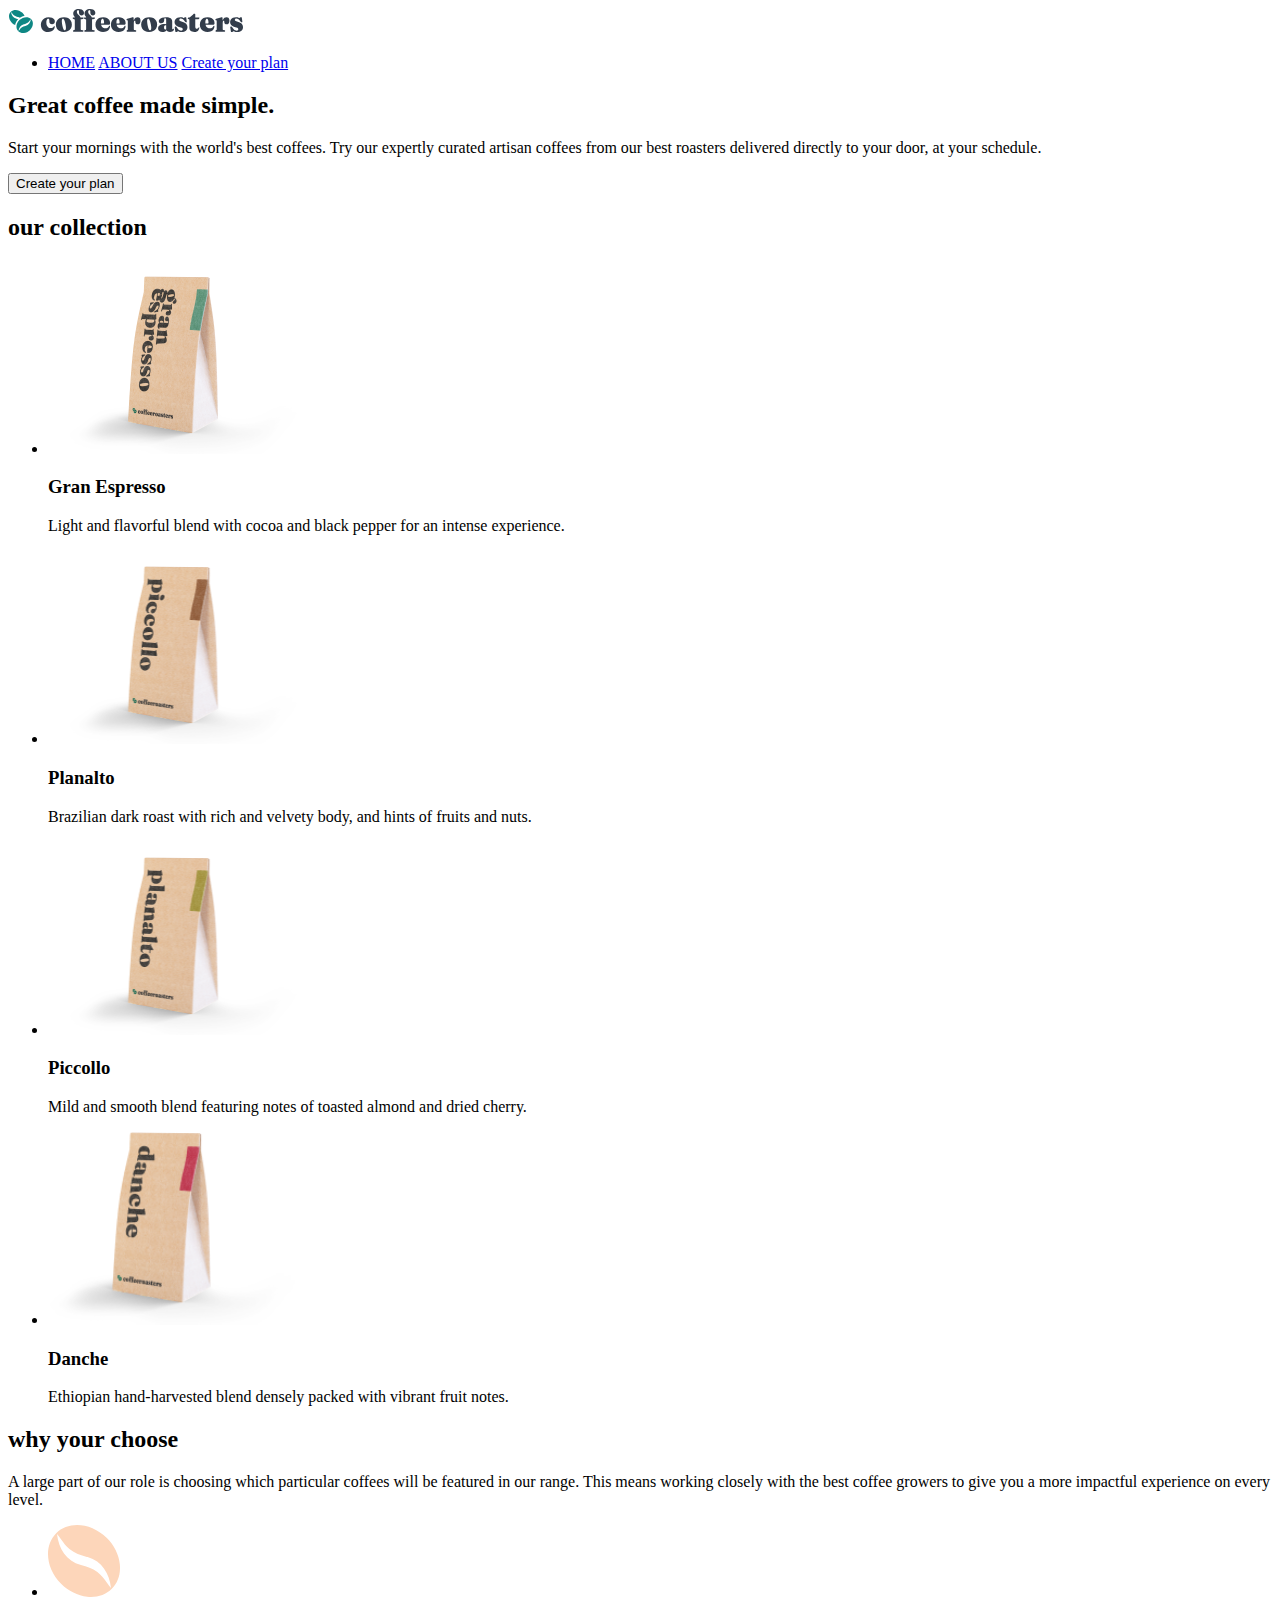
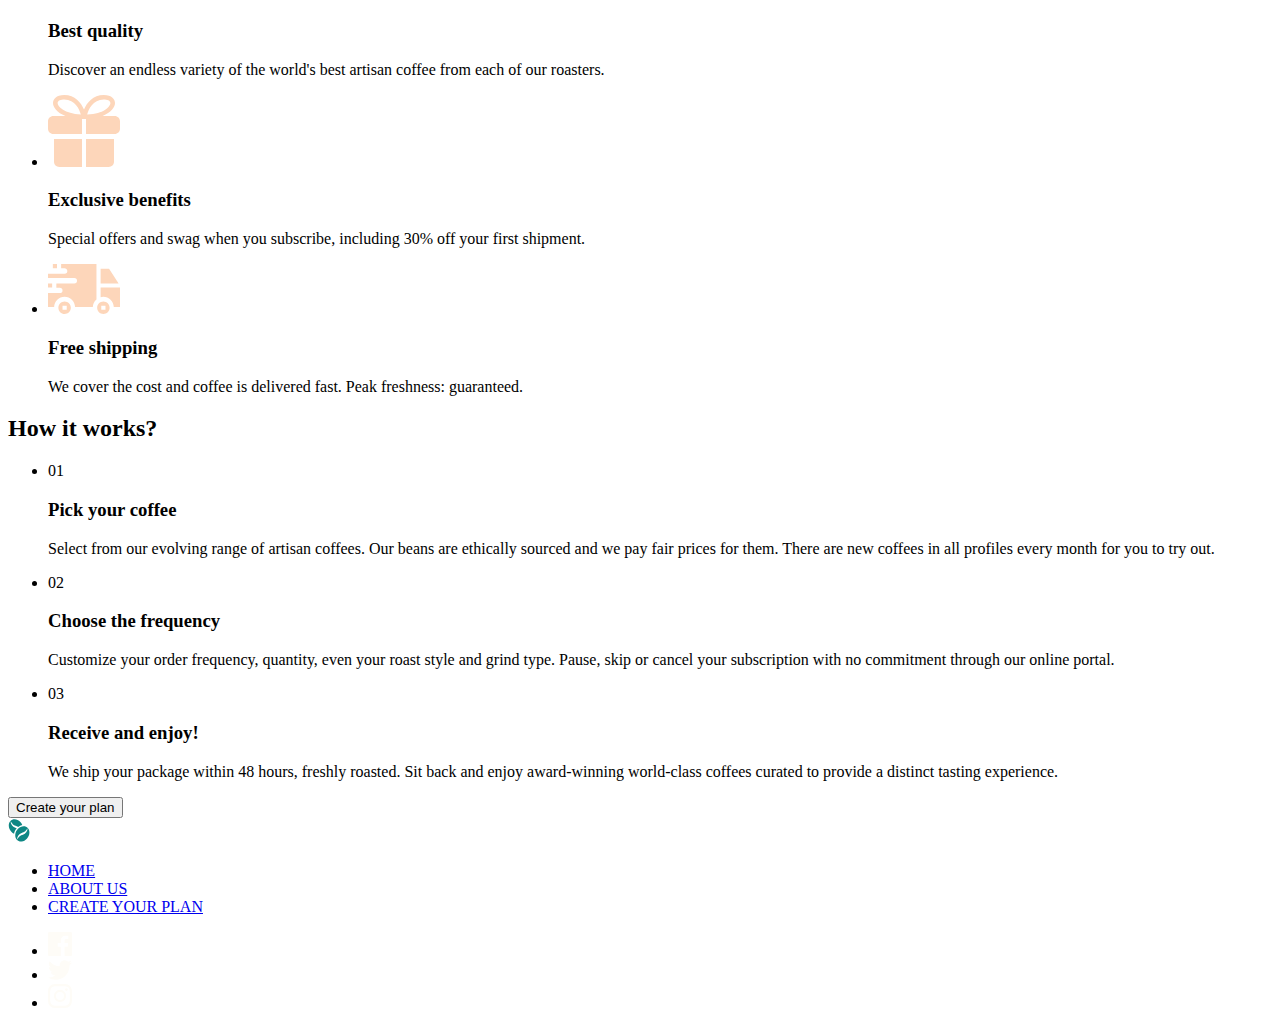
==== index.html @ 69b5b8a8 "coffee commit" ====
<!DOCTYPE html>
<html lang="en">

<head>
    <meta charset="UTF-8">
    <meta http-equiv="X-UA-Compatible" content="IE=edge">
    <meta name="viewport" content="width=device-width, initial-scale=1.0">
    <title>coffee-home-page</title>
</head>

<body>
    <header class="coffee">
        <div class="container">
            <a href="#" class="coffee-link">
                <img class="coffee-img" src="img/coffee-logo.svg" alt="site logo" width="236" height="26">
            </a>
            <nav class="coffee-nav">
                <ul class="coffee-nav-list">
                    <li class="coffee-item">
                        <a href="#" class="coffee-item-link">HOME</a>
                        <a href="#" class="coffee-item-link">ABOUT US</a>
                        <a href="#" class="coffee-item-link">Create your plan</a>
                    </li>
                </ul>
            </nav>
        </div>
    </header>
    <main>
        <div class="intro">
            <div class="container intro-container">
                <div class="great-coffee-box">
                    <h2 class="great-coffee-title">Great coffee
                        made simple.</h2>
                    <p class="great-coffee-description">Start your mornings with the world's best coffees. Try our
                        expertly curated artisan coffees from our best roasters delivered directly to your door, at your
                        schedule.</p>
                    <button class="main-btn">Create your plan</button>
                </div>
            </div>
        </div>
        <section class="collection">
            <div class="container collection-container">
                <h2 class="visually-hidden">our collection</h2>
                <ul class="collection-list">
                    <li class="collection-item">
                        <img class="collection-item-img" src="img/oran.png" alt="oran coffee" width="255" height="193">
                        <h3 class="collection-item-title">Gran Espresso</h3>
                        <p class="collection-description">Light and flavorful blend with cocoa and black pepper for an
                            intense experience.</p>
                    </li>
                    <li class="collection-item">
                        <img class="collection-item-img" src="img/piccollo.png" alt="piccollo coffee" width="255"
                            height="193">
                        <h3 class="collection-item-title">Planalto</h3>
                        <p class="collection-description">Brazilian dark roast with rich and velvety body, and hints of
                            fruits and nuts.</p>
                    </li>
                    <li class="collection-item">
                        <img class="collection-item-img" src="img/planalto.png" alt="planalto coffee" width="255"
                            height="193">
                        <h3 class="collection-item-title">Piccollo</h3>
                        <p class="collection-description">Mild and smooth blend featuring notes of toasted almond and
                            dried cherry.</p>
                    </li>
                    <li class="collection-item">
                        <img class="collection-item-img" src="img/danche.png" alt="danche coffee" width="255"
                            height="193">
                        <h3 class="collection-item-title">Danche</h3>
                        <p class="collection-description">Ethiopian hand-harvested blend densely packed with vibrant
                            fruit notes.</p>
                    </li>
                </ul>
            </div>
        </section>
        <section class="choose">
            <div class="container choose-container">
                <div class="title-box">
                    <h2 class="choose-title">why your choose</h2>
                    <p class="choose-text">A large part of our role is choosing which particular coffees will be
                        featured
                        in our range. This means working closely with the best coffee growers to give
                        you a more impactful experience on every level.</p>
                </div>
                <ul class="choose-list">
                    <li class="choose-item">
                        <img class="choose-img" src="img/shape.svg" alt="coffee donachasi" width="72" height="72">
                        <h3 class="choose-item-title">Best quality</h3>
                        <p class="choose-discription">Discover an endless variety of the world's best artisan coffee
                            from each of our roasters.</p>
                    </li>
                    <li class="choose-item">
                        <img class="choose-img" src="img/sovg'a.svg" alt="aksiya yutug'i" width="72" height="72">
                        <h3 class="choose-item-title">Exclusive benefits</h3>
                        <p class="choose-discription">Special offers and swag when you subscribe, including 30% off your
                            first shipment.</p>
                    </li>
                    <li class="choose-item">
                        <img class="choose-img" src="img/car.svg" alt="yetkazib berish moshinasi" width="72"
                            height="50">
                        <h3 class="choose-item-title">Free shipping</h3>
                        <p class="choose-discription">We cover the cost and coffee is delivered fast. Peak freshness:
                            guaranteed.</p>
                    </li>
                </ul>
            </div>
        </section>
        <section class="performance">
            <div class="container performance-container">
                <h2 class="performance-title">How it works?</h2>
                <ul class="performance-list">
                    <li class="performance-item">
                        <span class="performance-item-spn">01</span>
                        <h3 class="performance-item-title">Pick your
                            coffee</h3>
                        <p class="performance-discription">Select from our evolving range of artisan coffees. Our beans
                            are ethically sourced and we pay fair prices for them. There are new coffees in all profiles
                            every month for you to try out.</p>
                    </li>
                    <li class="performance-item">
                        <span class="performance-item-spn">02</span>
                        <h3 class="performance-item-title">Choose the frequency</h3>
                        <p class="performance-discription">Customize your order frequency, quantity, even your roast
                            style and grind type. Pause, skip or cancel your subscription with no commitment through our
                            online portal.</p>
                    </li>
                    <li class="performance-item">
                        <span class="performance-item-spn">03</span>
                        <h3 class="performance-item-title">Receive and enjoy!</h3>
                        <p class="performance-discription">We ship your package within 48 hours, freshly roasted. Sit
                            back and enjoy award-winning world-class coffees curated to provide a distinct tasting
                            experience.</p>
                    </li>
                </ul>
                <button class="main-btn">
                    Create your plan
                </button>
            </div>
        </section>
        <footer>
            <div class="container footer-container">
                <a class="footer-link" href="#">
                    <img class="footer-img" src="img/footer-logo.svg" alt="footer logo" width="203" height="24">
                </a>
                <nav class="footer-nav">
                    <ul class="footer-list">
                        <li class="footer-item">
                            <a class="footer-item-link" href="#">
                                HOME
                            </a>
                        </li>
                        <li class="footer-item">
                            <a class="footer-item-link" href="#">
                                ABOUT US
                            </a>
                        </li>
                        <li class="footer-item">
                            <a class="footer-item-link" href="#">
                                CREATE YOUR PLAN
                            </a>
                        </li>
                    </ul>
                </nav>
                <ul class="footer-icons-list">
                    <li class="footer-icons-item">
                        <img class="footer-icons" src="img/facebook-icon.svg" alt="facebook footer icon" width="24"
                            height="24">
                    </li>
                    <li class="footer-icons-item">
                        <img class="footer-icons" src="img/twitter-icon.svg" alt="facebook footer icon" width="24"
                            height="20">
                    </li>
                    <li class="footer-icons-item">
                        <img class="footer-icons" src="img/instagram-icon.svg" alt="facebook footer icon" width="24"
                            height="24">
                    </li>
                </ul>
            </div>
        </footer>
    </main>
</body>

</html>
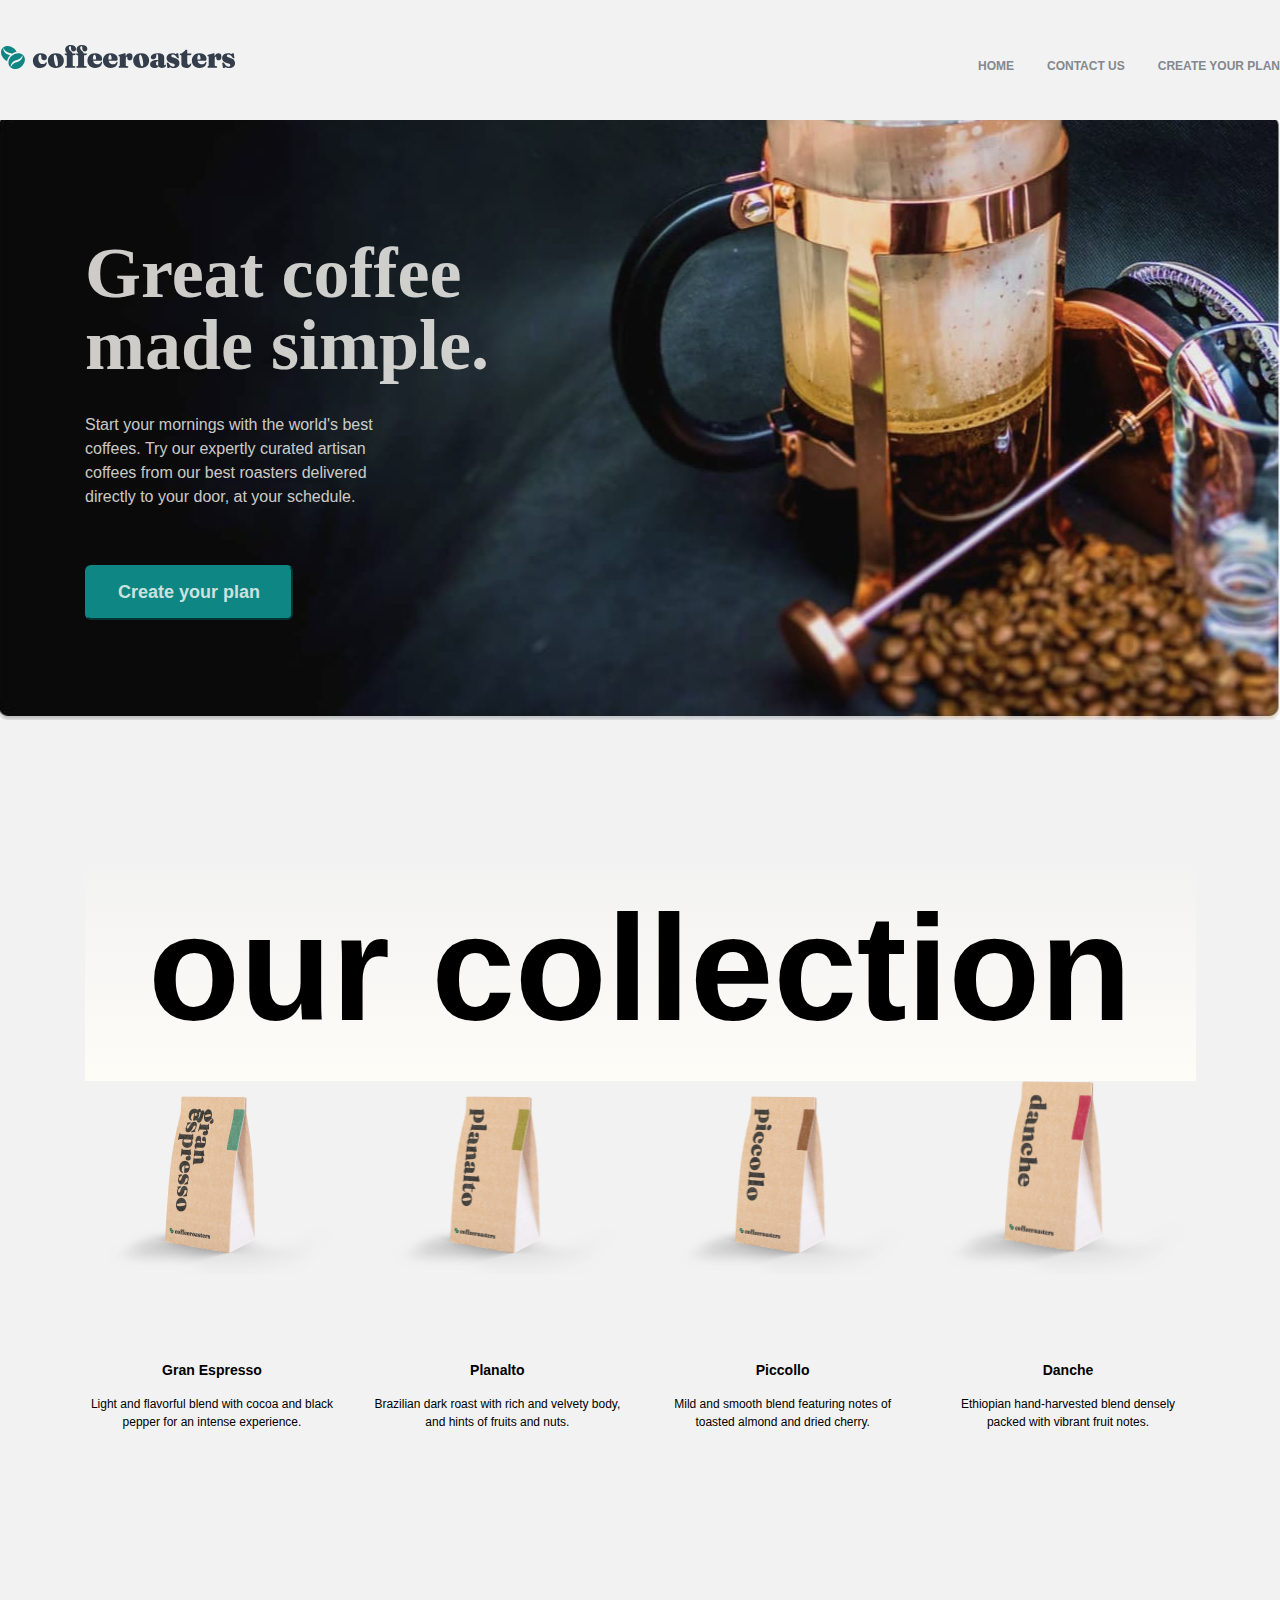
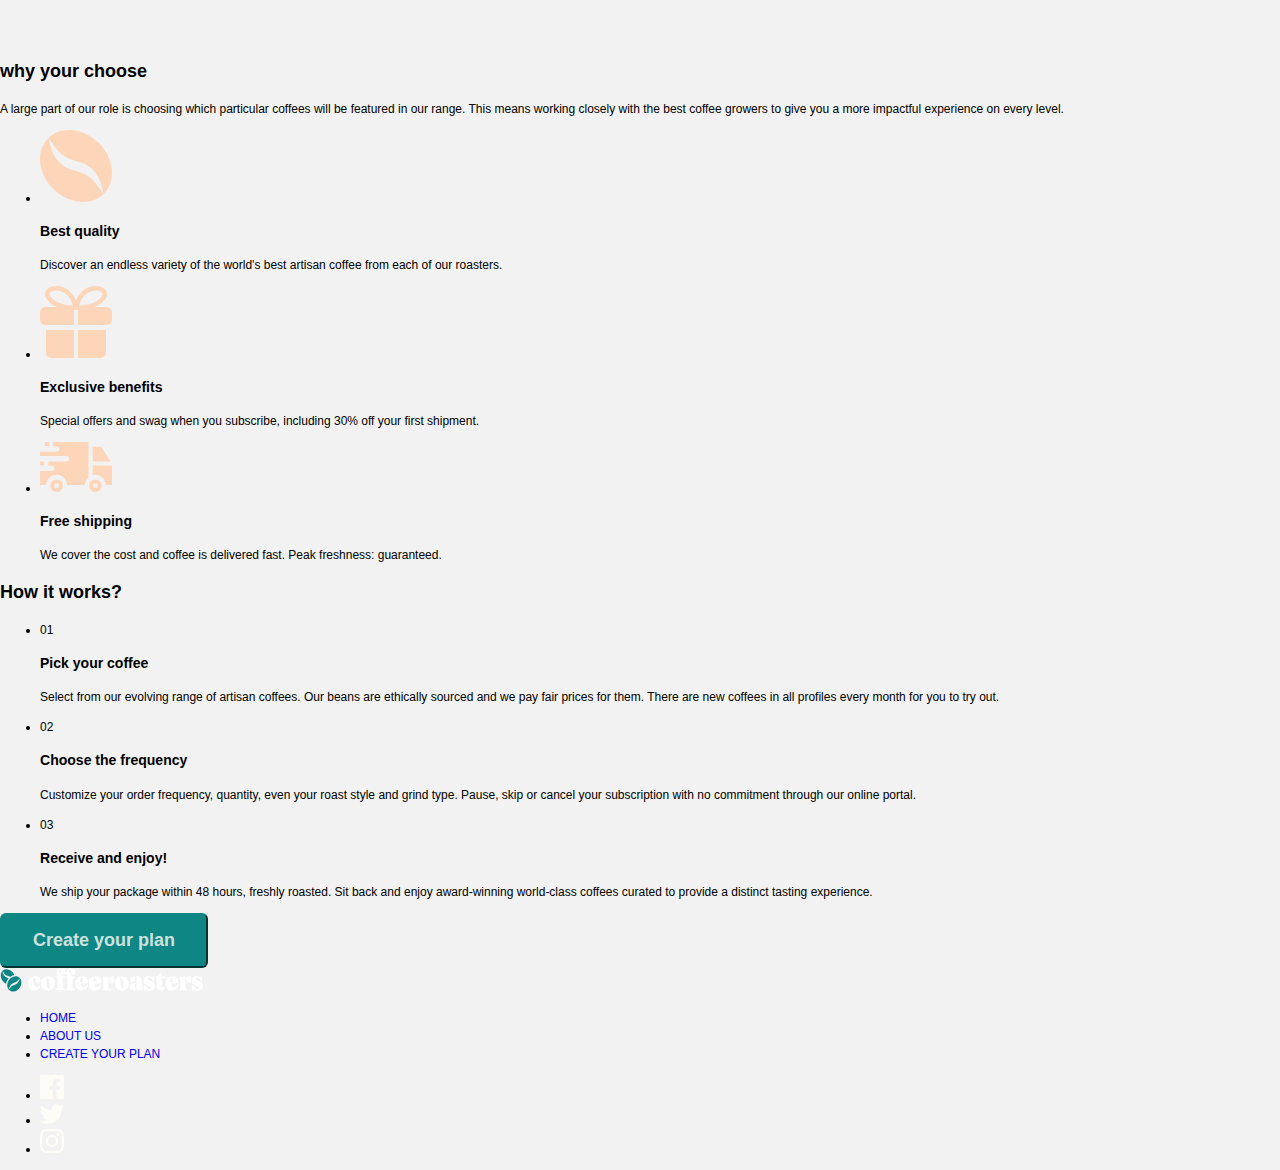
==== commit 2d5b9060: "added sass commit" ====
--- a/index.html
+++ b/index.html
@@ -1,25 +1,28 @@
 <!DOCTYPE html>
 <html lang="en">
-
 <head>
     <meta charset="UTF-8">
     <meta http-equiv="X-UA-Compatible" content="IE=edge">
     <meta name="viewport" content="width=device-width, initial-scale=1.0">
     <title>coffee-home-page</title>
+    <link rel="stylesheet" href="css/main.css">
 </head>
-
 <body>
-    <header class="coffee">
-        <div class="container">
-            <a href="#" class="coffee-link">
-                <img class="coffee-img" src="img/coffee-logo.svg" alt="site logo" width="236" height="26">
+    <header class="header">
+        <div class="container header__container">
+            <a href="#" class="header__link">
+                <img class="header__logo" src="img/header-logo.svg" alt="site logo" width="236" height="26">
             </a>
-            <nav class="coffee-nav">
-                <ul class="coffee-nav-list">
-                    <li class="coffee-item">
-                        <a href="#" class="coffee-item-link">HOME</a>
-                        <a href="#" class="coffee-item-link">ABOUT US</a>
-                        <a href="#" class="coffee-item-link">Create your plan</a>
+            <nav class="header__nav">
+                <ul class="header__nav-list">
+                    <li class="header__item">
+                        <a class="header__item-link" href="#">Home</a>
+                    </li>
+                    <li class="header__item">
+                        <a class="header__item-link" href="#">Contact Us</a>
+                    </li>
+                    <li class="header__item">
+                        <a class="header__item-link" href="#">Create your plan</a>
                     </li>
                 </ul>
             </nav>
@@ -27,11 +30,11 @@
     </header>
     <main>
         <div class="intro">
-            <div class="container intro-container">
-                <div class="great-coffee-box">
-                    <h2 class="great-coffee-title">Great coffee
+            <div class="container intro__container">
+                <div class="great-content">
+                    <h2 class="intro__title">Great coffee
                         made simple.</h2>
-                    <p class="great-coffee-description">Start your mornings with the world's best coffees. Try our
+                    <p class="intro__desc">Start your mornings with the world's best coffees. Try our
                         expertly curated artisan coffees from our best roasters delivered directly to your door, at your
                         schedule.</p>
                     <button class="main-btn">Create your plan</button>
@@ -39,94 +42,109 @@
             </div>
         </div>
         <section class="collection">
-            <div class="container collection-container">
-                <h2 class="visually-hidden">our collection</h2>
-                <ul class="collection-list">
-                    <li class="collection-item">
-                        <img class="collection-item-img" src="img/oran.png" alt="oran coffee" width="255" height="193">
-                        <h3 class="collection-item-title">Gran Espresso</h3>
-                        <p class="collection-description">Light and flavorful blend with cocoa and black pepper for an
-                            intense experience.</p>
-                    </li>
-                    <li class="collection-item">
-                        <img class="collection-item-img" src="img/piccollo.png" alt="piccollo coffee" width="255"
-                            height="193">
-                        <h3 class="collection-item-title">Planalto</h3>
-                        <p class="collection-description">Brazilian dark roast with rich and velvety body, and hints of
-                            fruits and nuts.</p>
-                    </li>
-                    <li class="collection-item">
-                        <img class="collection-item-img" src="img/planalto.png" alt="planalto coffee" width="255"
-                            height="193">
-                        <h3 class="collection-item-title">Piccollo</h3>
-                        <p class="collection-description">Mild and smooth blend featuring notes of toasted almond and
-                            dried cherry.</p>
-                    </li>
-                    <li class="collection-item">
-                        <img class="collection-item-img" src="img/danche.png" alt="danche coffee" width="255"
-                            height="193">
-                        <h3 class="collection-item-title">Danche</h3>
-                        <p class="collection-description">Ethiopian hand-harvested blend densely packed with vibrant
-                            fruit notes.</p>
+            <div class="container collection__container">
+                <h2 class="collection__title">our collection</h2>
+                <ul class="collection__list">
+                    <li class="collection__item collection__item--espresso">
+                        <img class="collection__item-img" src="img/oran.png" alt="espresso coffee" width="255"
+                            height="193">
+                        <div class="collection__item-wrapper">
+                            <h3 class="collection__item-title">Gran Espresso</h3>
+                            <p class="collection__description">Light and flavorful blend with cocoa and black pepper for
+                                an
+                                intense experience.</p>
+                        </div>
+                    </li>
+                    <li class="collection__item collection__item--planalto">
+                        <img class="collection__item-img" src="img/planalto.png" alt="planalto coffee" width="255"
+                            height="193">
+                        <div class="collection__item-wrapper">
+                            <h3 class="collection__item-title">Planalto</h3>
+                            <p class="collection__description">Brazilian dark roast with rich and velvety body, and
+                                hints of
+                                fruits and nuts.</p>
+                        </div>
+                    </li>
+                    <li class="collection__item collection__item--piccollo">
+                        <img class="collection__item-img" src="img/piccollo.png" alt="piccollo coffee" width="255"
+                            height="193">
+                        <div class="collection__item-wrapper">
+                            <h3 class="collection__item-title">Piccollo</h3>
+                            <p class="collection__description">Mild and smooth blend featuring notes of toasted almond
+                                and
+                                dried cherry.</p>
+                        </div>
+                    </li>
+                    <li class="collection__item collection__item--danche">
+                        <img class="collection__item-img" src="img/danche.png" alt="danche coffee" width="255"
+                            height="193">
+                        <div class="collection__item-wrapper">
+                            <h3 class="collection__item-title">Danche</h3>
+                            <p class="collection__description">Ethiopian hand-harvested blend densely packed with
+                                vibrant
+                                fruit notes.</p>
+                        </div>
                     </li>
                 </ul>
             </div>
         </section>
-        <section class="choose">
-            <div class="container choose-container">
-                <div class="title-box">
-                    <h2 class="choose-title">why your choose</h2>
-                    <p class="choose-text">A large part of our role is choosing which particular coffees will be
+        <section class="advantage">
+            <div class="container advantage__container">
+                <div class="title__content">
+                    <h2 class="advantage__title">why your choose</h2>
+                    <p class="advantage__text">A large part of our role is choosing which particular coffees will be
                         featured
                         in our range. This means working closely with the best coffee growers to give
                         you a more impactful experience on every level.</p>
                 </div>
-                <ul class="choose-list">
-                    <li class="choose-item">
-                        <img class="choose-img" src="img/shape.svg" alt="coffee donachasi" width="72" height="72">
-                        <h3 class="choose-item-title">Best quality</h3>
-                        <p class="choose-discription">Discover an endless variety of the world's best artisan coffee
+                <ul class="advantage__list">
+                    <li class="advantage__item advantage__item--favourite">
+                        <img class="advantage__img" src="img/shape.svg" alt="coffee donachasi" width="72" height="72">
+                        <h3 class="advantage__item-title">Best quality</h3>
+                        <p class="advantage__discription">Discover an endless variety of the world's best artisan coffee
                             from each of our roasters.</p>
                     </li>
-                    <li class="choose-item">
-                        <img class="choose-img" src="img/sovg'a.svg" alt="aksiya yutug'i" width="72" height="72">
-                        <h3 class="choose-item-title">Exclusive benefits</h3>
-                        <p class="choose-discription">Special offers and swag when you subscribe, including 30% off your
+                    <li class="advantage__item advantage__item--exclusive-benefits">
+                        <img class="advantage__img" src="img/sovg'a.svg" alt="aksiya yutug'i" width="72" height="72">
+                        <h3 class="advantage__item-title">Exclusive benefits</h3>
+                        <p class="advantage__discription">Special offers and swag when you subscribe, including 30% off
+                            your
                             first shipment.</p>
                     </li>
-                    <li class="choose-item">
-                        <img class="choose-img" src="img/car.svg" alt="yetkazib berish moshinasi" width="72"
+                    <li class="advantage__item advantage__item--freight">
+                        <img class="advantage__img" src="img/car.svg" alt="yetkazib berish moshinasi" width="72"
                             height="50">
-                        <h3 class="choose-item-title">Free shipping</h3>
-                        <p class="choose-discription">We cover the cost and coffee is delivered fast. Peak freshness:
+                        <h3 class="advantage__item-title">Free shipping</h3>
+                        <p class="advantage__discription">We cover the cost and coffee is delivered fast. Peak
+                            freshness:
                             guaranteed.</p>
                     </li>
                 </ul>
             </div>
         </section>
         <section class="performance">
-            <div class="container performance-container">
-                <h2 class="performance-title">How it works?</h2>
-                <ul class="performance-list">
-                    <li class="performance-item">
-                        <span class="performance-item-spn">01</span>
-                        <h3 class="performance-item-title">Pick your
+            <div class="container performance__ontainer">
+                <h2 class="performance__title">How it works?</h2>
+                <ul class="performance__list">
+                    <li class="performance__item performance__item--choice">
+                        <span class="performance__item-spn">01</span>
+                        <h3 class="performance__item-title">Pick your
                             coffee</h3>
-                        <p class="performance-discription">Select from our evolving range of artisan coffees. Our beans
+                        <p class="performance__discription">Select from our evolving range of artisan coffees. Our beans
                             are ethically sourced and we pay fair prices for them. There are new coffees in all profiles
                             every month for you to try out.</p>
                     </li>
-                    <li class="performance-item">
-                        <span class="performance-item-spn">02</span>
-                        <h3 class="performance-item-title">Choose the frequency</h3>
-                        <p class="performance-discription">Customize your order frequency, quantity, even your roast
+                    <li class="performance__item performance__item--frequent">
+                        <span class="performance__item-spn">02</span>
+                        <h3 class="performance__item-title">Choose the frequency</h3>
+                        <p class="performance__discription">Customize your order frequency, quantity, even your roast
                             style and grind type. Pause, skip or cancel your subscription with no commitment through our
                             online portal.</p>
                     </li>
-                    <li class="performance-item">
-                        <span class="performance-item-spn">03</span>
-                        <h3 class="performance-item-title">Receive and enjoy!</h3>
-                        <p class="performance-discription">We ship your package within 48 hours, freshly roasted. Sit
+                    <li class="performance__item performance__item--relive">
+                        <span class="performance__item-spn">03</span>
+                        <h3 class="performance__item-title">Receive and enjoy!</h3>
+                        <p class="performance__discription">We ship your package within 48 hours, freshly roasted. Sit
                             back and enjoy award-winning world-class coffees curated to provide a distinct tasting
                             experience.</p>
                     </li>
@@ -137,40 +155,40 @@
             </div>
         </section>
         <footer>
-            <div class="container footer-container">
-                <a class="footer-link" href="#">
-                    <img class="footer-img" src="img/footer-logo.svg" alt="footer logo" width="203" height="24">
+            <div class="container footer__container">
+                <a class="footer__link" href="#">
+                    <img class="footer__logo" src="img/footer-logo.svg" alt="footer logo" width="203" height="24">
                 </a>
-                <nav class="footer-nav">
-                    <ul class="footer-list">
-                        <li class="footer-item">
-                            <a class="footer-item-link" href="#">
+                <nav class="footer__nav">
+                    <ul class="footer__list">
+                        <li class="footer__item">
+                            <a class="footer__item-link" href="#">
                                 HOME
                             </a>
                         </li>
-                        <li class="footer-item">
-                            <a class="footer-item-link" href="#">
+                        <li class="footer__item">
+                            <a class="footer__item-link" href="#">
                                 ABOUT US
                             </a>
                         </li>
-                        <li class="footer-item">
-                            <a class="footer-item-link" href="#">
+                        <li class="footer__item">
+                            <a class="footer__item-link" href="#">
                                 CREATE YOUR PLAN
                             </a>
                         </li>
                     </ul>
                 </nav>
-                <ul class="footer-icons-list">
-                    <li class="footer-icons-item">
-                        <img class="footer-icons" src="img/facebook-icon.svg" alt="facebook footer icon" width="24"
+                <ul class="footer__icons-list">
+                    <li class="footer__icons-item">
+                        <img class="footer__icons" src="img/facebook-icon.svg" alt="facebook footer icon" width="24"
                             height="24">
                     </li>
-                    <li class="footer-icons-item">
-                        <img class="footer-icons" src="img/twitter-icon.svg" alt="facebook footer icon" width="24"
+                    <li class="footer__icons-item">
+                        <img class="footer__icons" src="img/twitter-icon.svg" alt="facebook footer icon" width="24"
                             height="20">
                     </li>
-                    <li class="footer-icons-item">
-                        <img class="footer-icons" src="img/instagram-icon.svg" alt="facebook footer icon" width="24"
+                    <li class="footer__icons-item">
+                        <img class="footer__icons" src="img/instagram-icon.svg" alt="facebook footer icon" width="24"
                             height="24">
                     </li>
                 </ul>
--- a/css/main.css
+++ b/css/main.css
@@ -0,0 +1,214 @@
+body {
+  padding: 0;
+  margin: 0;
+  line-height: 1.5;
+  font-family: 'Barlow','Arial',sans-serif;
+  font-size: 12px;
+  background: #F2F2F2;
+}
+
+*,
+*::before,
+*::after {
+  -webkit-box-sizing: border-box;
+          box-sizing: border-box;
+}
+
+img {
+  max-width: 100%;
+}
+
+a {
+  text-decoration: none;
+}
+
+@font-face {
+  font-family: 'Fraunces';
+  src: url("../fonts/Fraunces-9ptBlackItalic.woff2") format("woff2"), url("../fonts/Fraunces-9ptBlackItalic.woff") format("woff");
+  font-weight: 900;
+  font-style: italic;
+  font-display: swap;
+}
+
+@font-face {
+  font-family: 'Fraunces';
+  src: url("../fonts/Fraunces-9ptBlack.woff2") format("woff2"), url("../fonts/Fraunces-9ptBlack.woff") format("woff");
+  font-weight: 900;
+  font-style: normal;
+  font-display: swap;
+}
+
+.header {
+  background-color: #F2F2F2;
+  padding: 44px 0px 45px 0px;
+}
+
+.header__nav-list {
+  padding: 0;
+  margin: 0;
+  display: -webkit-box;
+  display: -ms-flexbox;
+  display: flex;
+  list-style: none;
+  -webkit-box-flex: 1;
+      -ms-flex-positive: 1;
+          flex-grow: 1;
+  display: flex;
+}
+
+.header__item {
+  margin-right: 33px;
+}
+
+.header__item:last-child {
+  margin: 0;
+}
+
+.header__item-link {
+  text-transform: uppercase;
+  font-family: 'Barlow','Arial',sans-serif;
+  font-style: normal;
+  font-weight: bold;
+  color: #83888f;
+}
+
+.header__logo {
+  display: block;
+}
+
+.header__container {
+  display: -webkit-box;
+  display: -ms-flexbox;
+  display: flex;
+  -webkit-box-pack: justify;
+      -ms-flex-pack: justify;
+          justify-content: space-between;
+  -webkit-box-align: baseline;
+      -ms-flex-align: baseline;
+          align-items: baseline;
+}
+
+.container {
+  width: 1280px;
+  margin: 0 auto;
+}
+
+.intro {
+  position: relative;
+}
+
+.intro__container {
+  background-image: url(../img/intro-img.jpg);
+  background-repeat: no-repeat;
+  background-position: center center;
+  background-size: auto;
+  width: 1280px;
+  height: 600px;
+  z-index: -1;
+}
+
+.intro__title {
+  font-family: 'Fraunces';
+  font-style: normal;
+  font-weight: 900;
+  font-size: 72px;
+  line-height: 72px;
+  width: 550px;
+  padding: 0;
+  margin: 0;
+  margin-bottom: 32px;
+  color: rgba(254, 252, 247, 0.8);
+}
+
+.intro__desc {
+  padding: 0;
+  margin: 0;
+  color: rgba(254, 252, 247, 0.8);
+  font-family: 'Barlow','Arial',sans-serif;
+  font-style: normal;
+  font-weight: normal;
+  font-size: 16px;
+  margin-bottom: 56px;
+}
+
+.great-content {
+  width: 493px;
+  color: rgba(254, 252, 247, 0.8);
+  padding: 117px 85px;
+}
+
+.main-btn {
+  padding: 0;
+  display: block;
+  background-color: #0E8784;
+  padding: 15px 31px;
+  color: rgba(254, 252, 247, 0.8);
+  font-family: 'Fraunces','Arial',sans-serif;
+  font-style: normal;
+  font-weight: 900;
+  font-size: 18px;
+  text-align: center;
+  border-color: #0E8784;
+  border-radius: 6px;
+}
+
+.collection {
+  padding: 136px 0px 200px 0px;
+}
+
+.collection__container {
+  width: 1111px;
+  margin: 0 auto;
+}
+
+.collection__title {
+  margin: 0;
+  padding: 0;
+  font-size: 150px;
+  text-align: center;
+  background-image: -webkit-gradient(linear, left top, left bottom, from(rgba(254, 252, 247, 0.0001)), to(#FEFCF7));
+  background-image: linear-gradient(180deg, rgba(254, 252, 247, 0.0001) 0%, #FEFCF7 100%);
+}
+
+.collection__list {
+  padding: 0;
+  margin: 0;
+  display: -webkit-box;
+  display: -ms-flexbox;
+  display: flex;
+  list-style: none;
+  -webkit-box-flex: 1;
+      -ms-flex-positive: 1;
+          flex-grow: 1;
+  display: flex;
+  -webkit-box-pack: justify;
+      -ms-flex-pack: justify;
+          justify-content: space-between;
+}
+
+.collection__item {
+  display: -webkit-box;
+  display: -ms-flexbox;
+  display: flex;
+  -webkit-box-orient: vertical;
+  -webkit-box-direction: normal;
+      -ms-flex-direction: column;
+          flex-direction: column;
+  -webkit-box-align: center;
+      -ms-flex-align: center;
+          align-items: center;
+  width: 255px;
+}
+
+.collection__item-img {
+  margin-bottom: 72px;
+}
+
+.collection__item-title {
+  text-align: center;
+}
+
+.collection__description {
+  text-align: center;
+}
+/*# sourceMappingURL=main.css.map */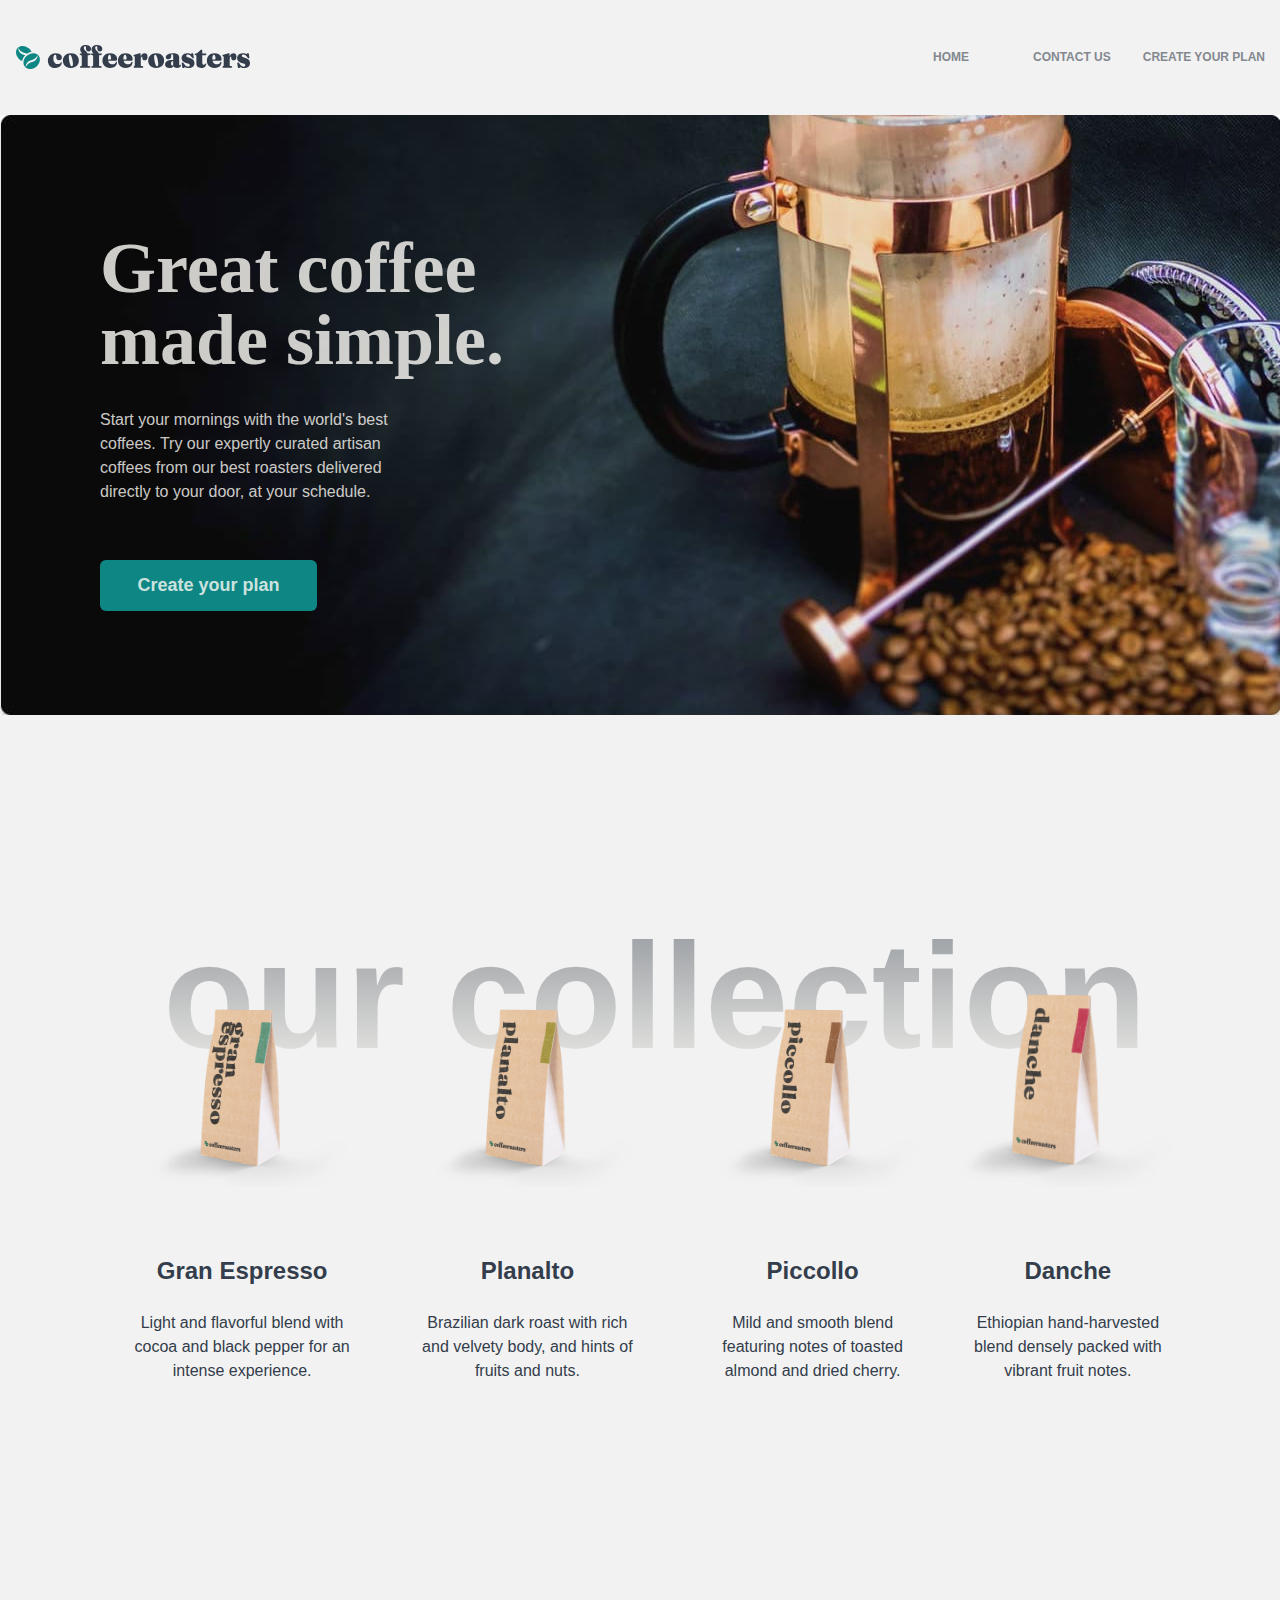
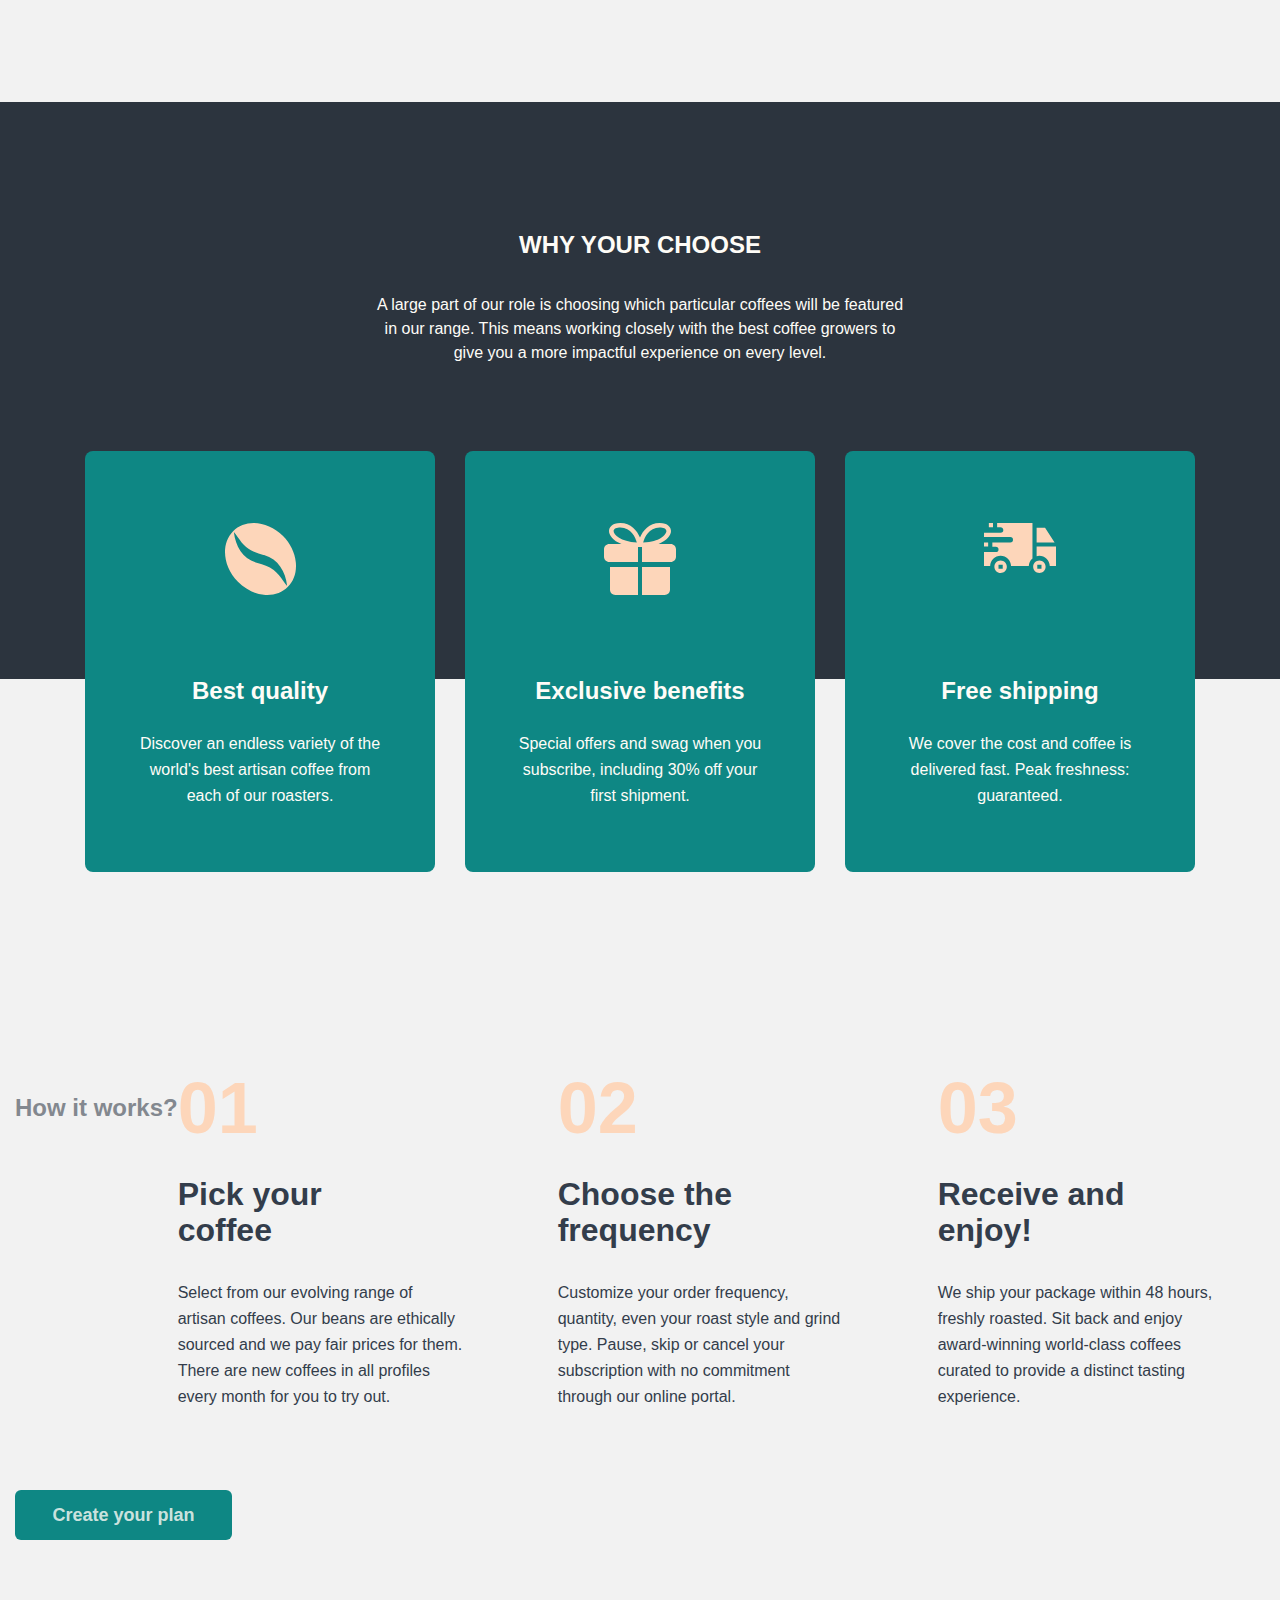
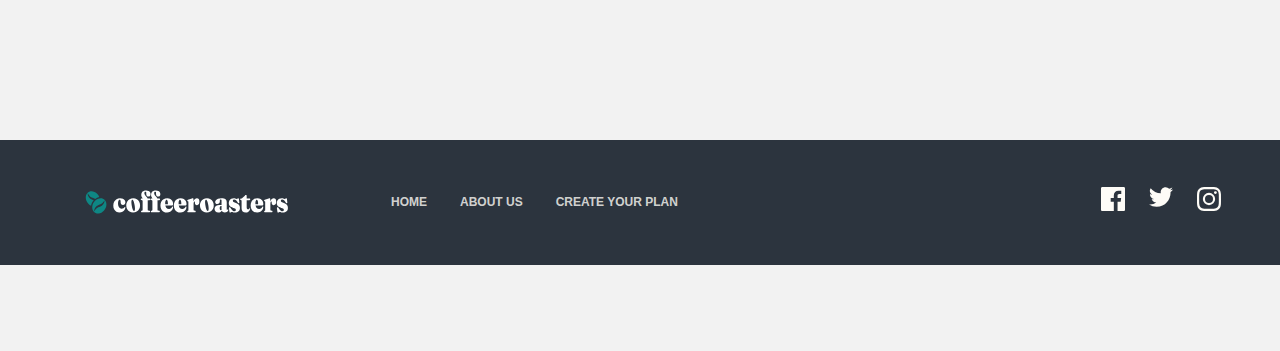
==== commit 27e9afff: "added about commit" ====
--- a/index.html
+++ b/index.html
@@ -19,19 +19,20 @@
                         <a class="header__item-link" href="#">Home</a>
                     </li>
                     <li class="header__item">
-                        <a class="header__item-link" href="#">Contact Us</a>
+                        <a class="header__item-link" href="about.html">Contact Us</a>
                     </li>
                     <li class="header__item">
                         <a class="header__item-link" href="#">Create your plan</a>
                     </li>
                 </ul>
             </nav>
+            <button class="header__btn">Menu</button>
         </div>
     </header>
     <main>
         <div class="intro">
             <div class="container intro__container">
-                <div class="great-content">
+                <div class="intro__content">
                     <h2 class="intro__title">Great coffee
                         made simple.</h2>
                     <p class="intro__desc">Start your mornings with the world's best coffees. Try our
@@ -39,6 +40,7 @@
                         schedule.</p>
                     <button class="main-btn">Create your plan</button>
                 </div>
+                <div class="intro__wrapper"></div>
             </div>
         </div>
         <section class="collection">
@@ -46,7 +48,7 @@
                 <h2 class="collection__title">our collection</h2>
                 <ul class="collection__list">
                     <li class="collection__item collection__item--espresso">
-                        <img class="collection__item-img" src="img/oran.png" alt="espresso coffee" width="255"
+                        <img class="collection__item-img" src="img/oran.png" alt="espresso coffee" width="256"
                             height="193">
                         <div class="collection__item-wrapper">
                             <h3 class="collection__item-title">Gran Espresso</h3>
@@ -56,7 +58,7 @@
                         </div>
                     </li>
                     <li class="collection__item collection__item--planalto">
-                        <img class="collection__item-img" src="img/planalto.png" alt="planalto coffee" width="255"
+                        <img class="collection__item-img" src="img/planalto.png" alt="planalto coffee" width="256"
                             height="193">
                         <div class="collection__item-wrapper">
                             <h3 class="collection__item-title">Planalto</h3>
@@ -66,7 +68,7 @@
                         </div>
                     </li>
                     <li class="collection__item collection__item--piccollo">
-                        <img class="collection__item-img" src="img/piccollo.png" alt="piccollo coffee" width="255"
+                        <img class="collection__item-img" src="img/piccollo.png" alt="piccollo coffee" width="256"
                             height="193">
                         <div class="collection__item-wrapper">
                             <h3 class="collection__item-title">Piccollo</h3>
@@ -76,7 +78,7 @@
                         </div>
                     </li>
                     <li class="collection__item collection__item--danche">
-                        <img class="collection__item-img" src="img/danche.png" alt="danche coffee" width="255"
+                        <img class="collection__item-img" src="img/danche.png" alt="danche coffee" width="256"
                             height="193">
                         <div class="collection__item-wrapper">
                             <h3 class="collection__item-title">Danche</h3>
@@ -99,21 +101,17 @@
                 </div>
                 <ul class="advantage__list">
                     <li class="advantage__item advantage__item--favourite">
-                        <img class="advantage__img" src="img/shape.svg" alt="coffee donachasi" width="72" height="72">
                         <h3 class="advantage__item-title">Best quality</h3>
                         <p class="advantage__discription">Discover an endless variety of the world's best artisan coffee
                             from each of our roasters.</p>
                     </li>
-                    <li class="advantage__item advantage__item--exclusive-benefits">
-                        <img class="advantage__img" src="img/sovg'a.svg" alt="aksiya yutug'i" width="72" height="72">
+                    <li class="advantage__item advantage__item--exclusive-benefitse">
                         <h3 class="advantage__item-title">Exclusive benefits</h3>
                         <p class="advantage__discription">Special offers and swag when you subscribe, including 30% off
                             your
                             first shipment.</p>
                     </li>
                     <li class="advantage__item advantage__item--freight">
-                        <img class="advantage__img" src="img/car.svg" alt="yetkazib berish moshinasi" width="72"
-                            height="50">
                         <h3 class="advantage__item-title">Free shipping</h3>
                         <p class="advantage__discription">We cover the cost and coffee is delivered fast. Peak
                             freshness:
@@ -124,37 +122,40 @@
         </section>
         <section class="performance">
             <div class="container performance__ontainer">
-                <h2 class="performance__title">How it works?</h2>
-                <ul class="performance__list">
-                    <li class="performance__item performance__item--choice">
+                <ol class="performance__list">
+                    <h2 class="wrapper__title">How it works?</h2>
+                    <li class="performance__item performance__item">
                         <span class="performance__item-spn">01</span>
                         <h3 class="performance__item-title">Pick your
+                            <br>
                             coffee</h3>
                         <p class="performance__discription">Select from our evolving range of artisan coffees. Our beans
                             are ethically sourced and we pay fair prices for them. There are new coffees in all profiles
                             every month for you to try out.</p>
                     </li>
-                    <li class="performance__item performance__item--frequent">
+                    <li class="performance__item performance__item">
                         <span class="performance__item-spn">02</span>
-                        <h3 class="performance__item-title">Choose the frequency</h3>
+                        <h3 class="performance__item-title">Choose the
+                            <br> frequency</h3>
                         <p class="performance__discription">Customize your order frequency, quantity, even your roast
                             style and grind type. Pause, skip or cancel your subscription with no commitment through our
                             online portal.</p>
                     </li>
-                    <li class="performance__item performance__item--relive">
+                    <li class="performance__item performance__item">
                         <span class="performance__item-spn">03</span>
-                        <h3 class="performance__item-title">Receive and enjoy!</h3>
+                        <h3 class="performance__item-title">Receive and
+                            <br> enjoy!</h3>
                         <p class="performance__discription">We ship your package within 48 hours, freshly roasted. Sit
                             back and enjoy award-winning world-class coffees curated to provide a distinct tasting
                             experience.</p>
                     </li>
-                </ul>
+                </ol>
                 <button class="main-btn">
                     Create your plan
                 </button>
             </div>
         </section>
-        <footer>
+        <footer class="footer">
             <div class="container footer__container">
                 <a class="footer__link" href="#">
                     <img class="footer__logo" src="img/footer-logo.svg" alt="footer logo" width="203" height="24">
--- a/css/main.css
+++ b/css/main.css
@@ -1,10 +1,353 @@
+/*! normalize.css v8.0.1 | MIT License | github.com/necolas/normalize.css */
+/* Document
+   ================================================= =========================*/
+/**
+ * 1. Correct the line height in all browsers.
+ * 2. Prevent adjustments of font size after orientation changes in iOS.
+ */
+html {
+  line-height: 1.15;
+  /* 1 */
+  -webkit-text-size-adjust: 100%;
+  /* 2 */
+}
+
+/* Sections
+     ================================================= =========================*/
+/**
+   * Remove the margin in all browsers.
+   */
+body {
+  margin: 0;
+}
+
+/**
+   * Render the `main` element consistently in IE.
+   */
+main {
+  display: block;
+}
+
+/**
+   * Correct the font size and margin on `h1` elements within `section` and
+   * `article` contexts in Chrome, Firefox, and Safari.
+   */
+h1 {
+  font-size: 2em;
+  margin: 0.67em 0;
+}
+
+/* Grouping content
+     ================================================= =========================*/
+/**
+   * 1. Add the correct box sizing in Firefox.
+   * 2. Show the overflow in Edge and IE.
+   */
+hr {
+  -webkit-box-sizing: content-box;
+          box-sizing: content-box;
+  /* 1 */
+  height: 0;
+  /* 1 */
+  overflow: visible;
+  /* 2 */
+}
+
+/**
+   * 1. Correct the inheritance and scaling of font size in all browsers.
+   * 2. Correct the odd `em` font sizing in all browsers.
+   */
+for {
+  font-family: monospace, monospace;
+  /* 1 */
+  font-size: 1em;
+  /* 2 */
+}
+
+/* Text-level semantics
+     ================================================= =========================*/
+/**
+   * Remove the gray background on active links in IE 10.
+   */
+a {
+  background-color: transparent;
+}
+
+/**
+   * 1. Remove the bottom border in Chrome 57-
+   * 2. Add the correct text decoration in Chrome, Edge, IE, Opera, and Safari.
+   */
+abbr[title] {
+  border-bottom: none;
+  /* 1 */
+  text-decoration: underline;
+  /* 2 */
+  -webkit-text-decoration: underline dotted;
+          text-decoration: underline dotted;
+  /* 2 */
+}
+
+/**
+   * Add the correct font weight in Chrome, Edge, and Safari.
+   */
+b,
+strong {
+  font-weight: bolder;
+}
+
+/**
+   * 1. Correct the inheritance and scaling of font size in all browsers.
+   * 2. Correct the odd `em` font sizing in all browsers.
+   */
+code,
+kbd,
+samp {
+  font-family: monospace, monospace;
+  /* 1 */
+  font-size: 1em;
+  /* 2 */
+}
+
+/**
+   * Add the correct font size in all browsers.
+   */
+small {
+  font-size: 80%;
+}
+
+/**
+   * Prevent `sub` and `sup` elements from affecting the line height in
+   * all browsers.
+   */
+sub,
+sup {
+  font-size: 75%;
+  line-height: 0;
+  position: relative;
+  vertical-align: baseline;
+}
+
+sub {
+  bottom: -0.25em;
+}
+
+sup {
+  top: -0.5em;
+}
+
+/* Embedded content
+     ================================================= =========================*/
+/**
+   * Remove the border on images inside links in IE 10.
+   */
+img {
+  border-style: none;
+}
+
+/* Forms
+     ================================================= =========================*/
+/**
+   * 1. Change the font styles in all browsers.
+   * 2. Remove the margin in Firefox and Safari.
+   */
+button,
+input,
+optgroup,
+select,
+textarea {
+  font-family: inherit;
+  /* 1 */
+  font-size: 100%;
+  /* 1 */
+  line-height: 1.15;
+  /* 1 */
+  margin: 0;
+  /* 2 */
+}
+
+/**
+   * Show the overflow in IE.
+   * 1. Show the overflow in Edge.
+   */
+button,
+input {
+  /* 1 */
+  overflow: visible;
+}
+
+/**
+   * Remove the inheritance of text transform in Edge, Firefox, and IE.
+   * 1. Remove the inheritance of text transform in Firefox.
+   */
+button,
+select {
+  /* 1 */
+  text-transform: none;
+}
+
+/**
+   * Correct the inability to style clickable types in iOS and Safari.
+   */
+button,
+[type="button"],
+[type="reset"],
+[type="submit"] {
+  -webkit-appearance: button;
+}
+
+/**
+   * Remove the inner border and padding in Firefox.
+   */
+button::-moz-focus-inner,
+[type="button"]::-moz-focus-inner,
+[type="reset"]::-moz-focus-inner,
+[type="submit"]::-moz-focus-inner {
+  border-style: none;
+  padding: 0;
+}
+
+/**
+   * Restore the focus styles unset by the previous rule.
+   */
+button:-moz-focusring,
+[type="button"]:-moz-focusring,
+[type="reset"]:-moz-focusring,
+[type="submit"]:-moz-focusring {
+  outline: 1px dotted ButtonText;
+}
+
+/**
+   * Correct the padding in Firefox.
+   */
+fieldset {
+  padding: 0.35em 0.75em 0.625em;
+}
+
+/**
+   * 1. Correct the text wrapping in Edge and IE.
+   * 2. Correct the color inheritance from `fieldset` elements in IE.
+   * 3. Remove the padding so developers are not caught out when they zero out
+   *    `fieldset` elements in all browsers.
+   */
+legend {
+  -webkit-box-sizing: border-box;
+          box-sizing: border-box;
+  /* 1 */
+  color: inherit;
+  /* 2 */
+  display: table;
+  /* 1 */
+  max-width: 100%;
+  /* 1 */
+  padding: 0;
+  /* 3 */
+  white-space: normal;
+  /* 1 */
+}
+
+/**
+   * Add the correct vertical alignment in Chrome, Firefox, and Opera.
+   */
+progress {
+  vertical-align: baseline;
+}
+
+/**
+   * Remove the default vertical scrollbar in IE 10+.
+   */
+textarea {
+  overflow: auto;
+}
+
+/**
+   * 1. Add the correct box sizing in IE 10.
+   * 2. Remove the padding in IE 10.
+   */
+[type="checkbox"],
+[type="radio"] {
+  -webkit-box-sizing: border-box;
+          box-sizing: border-box;
+  /* 1 */
+  padding: 0;
+  /* 2 */
+}
+
+/**
+   * Correct the cursor style of increment and decrement buttons in Chrome.
+   */
+[type="number"]::-webkit-inner-spin-button,
+[type="number"]::-webkit-outer-spin-button {
+  height: auto;
+}
+
+/**
+   * 1. Correct the odd appearance in Chrome and Safari.
+   * 2. Correct the outline style in Safari.
+   */
+[type="search"] {
+  -webkit-appearance: textfield;
+  /* 1 */
+  outline-offset: -2px;
+  /* 2 */
+}
+
+/**
+   * Remove the inner padding in Chrome and Safari on macOS.
+   */
+[type="search"]::-webkit-search-decoration {
+  -webkit-appearance: none;
+}
+
+/**
+   * 1. Correct the inability to style clickable types in iOS and Safari.
+   * 2. Change font properties to `inherit` in Safari.
+   */
+::-webkit-file-upload-button {
+  -webkit-appearance: button;
+  /* 1 */
+  font: inherit;
+  /* 2 */
+}
+
+/* Interactive
+     ================================================= =========================*/
+/*
+   * Add the correct display in Edge, IE 10+, and Firefox.
+   */
+details {
+  display: block;
+}
+
+/*
+   * Add the correct display in all browsers.
+   */
+summary {
+  display: list-item;
+}
+
+/* Misc
+     ================================================= =========================*/
+/**
+   * Add the correct display in IE 10+.
+   */
+template {
+  display: none;
+}
+
+/**
+   * Add the correct display in IE 10.
+   */
+[hidden] {
+  display: none;
+}
+
 body {
   padding: 0;
   margin: 0;
   line-height: 1.5;
   font-family: 'Barlow','Arial',sans-serif;
   font-size: 12px;
-  background: #F2F2F2;
+  background-color: #F2F2F2;
 }
 
 *,
@@ -24,7 +367,7 @@
 
 @font-face {
   font-family: 'Fraunces';
-  src: url("../fonts/Fraunces-9ptBlackItalic.woff2") format("woff2"), url("../fonts/Fraunces-9ptBlackItalic.woff") format("woff");
+  src: url("../sass/fonts/") format("woff2"), url("../sass/fonts/fonts/Fraunces-9ptBlackItalic.woff") format("woff");
   font-weight: 900;
   font-style: italic;
   font-display: swap;
@@ -32,8 +375,24 @@
 
 @font-face {
   font-family: 'Fraunces';
-  src: url("../fonts/Fraunces-9ptBlack.woff2") format("woff2"), url("../fonts/Fraunces-9ptBlack.woff") format("woff");
+  src: url("../sass/fonts/fonts/Fraunces-9ptBlack.woff2") format("woff2"), url("../sass/fonts/fonts/Fraunces-9ptBlack.woff") format("woff");
   font-weight: 900;
+  font-style: normal;
+  font-display: swap;
+}
+
+@font-face {
+  font-family: 'Barlow';
+  src: url("../sass/fonts/") format("woff2"), url("../sass/fonts/Barlow-Bold.woff") format("woff");
+  font-weight: bold;
+  font-style: normal;
+  font-display: swap;
+}
+
+@font-face {
+  font-family: 'Barlow';
+  src: url("../sass/fonts/Barlow-Regular.woff2") format("woff2"), url("../sass/fonts/Barlow-Regular.woff") format("woff");
+  font-weight: normal;
   font-style: normal;
   font-display: swap;
 }
@@ -56,12 +415,16 @@
   display: flex;
 }
 
+.header__nav {
+  margin-left: auto;
+}
+
 .header__item {
-  margin-right: 33px;
+  padding: 0 32px;
 }
 
 .header__item:last-child {
-  margin: 0;
+  padding: 0;
 }
 
 .header__item-link {
@@ -70,44 +433,109 @@
   font-style: normal;
   font-weight: bold;
   color: #83888f;
+  border-bottom: 3px solid transparent;
+}
+
+.header__item-link:hover {
+  border-bottom: 3px solid #000;
+}
+
+@media only screen and (max-width: 1024px) {
+  .header__item-link {
+    padding: 0 26px;
+  }
+}
+
+@media only screen and (max-width: 768px) {
+  .header__item-link {
+    display: none;
+  }
+}
+
+@media only screen and (max-width: 425px) {
+  .header__item-link {
+    display: none;
+  }
 }
 
 .header__logo {
   display: block;
+}
+
+@media only screen and (max-width: 1024px) {
+  .header__logo {
+    width: 210px;
+    height: 24px;
+  }
+}
+
+@media only screen and (max-width: 768px) {
+  .header__logo {
+    width: 180px;
+    height: 20px;
+  }
+}
+
+@media only screen and (max-width: 425px) {
+  .header__logo {
+    width: 140px;
+    height: 15px;
+  }
 }
 
 .header__container {
   display: -webkit-box;
   display: -ms-flexbox;
   display: flex;
-  -webkit-box-pack: justify;
-      -ms-flex-pack: justify;
-          justify-content: space-between;
-  -webkit-box-align: baseline;
-      -ms-flex-align: baseline;
-          align-items: baseline;
+  -webkit-box-align: center;
+      -ms-flex-align: center;
+          align-items: center;
+}
+
+.header__btn {
+  display: none;
+}
+
+@media only screen and (max-width: 768px) {
+  .header__btn {
+    display: block;
+    background-color: #f00;
+  }
 }
 
 .container {
-  width: 1280px;
+  max-width: 1310px;
   margin: 0 auto;
+  padding: 0 15px;
 }
 
 .intro {
+  padding-bottom: 136px;
+}
+
+@media only screen and (max-width: 1024px) {
+  .intro {
+    width: 1024px;
+  }
+}
+
+@media only screen and (max-width: 768px) {
+  .intro {
+    width: 768px;
+  }
+}
+
+@media only screen and (max-width: 426px) {
+  .intro {
+    width: 425px;
+  }
+}
+
+.intro .intro__container {
   position: relative;
 }
 
-.intro__container {
-  background-image: url(../img/intro-img.jpg);
-  background-repeat: no-repeat;
-  background-position: center center;
-  background-size: auto;
-  width: 1280px;
-  height: 600px;
-  z-index: -1;
-}
-
-.intro__title {
+.intro .intro__title {
   font-family: 'Fraunces';
   font-style: normal;
   font-weight: 900;
@@ -120,7 +548,7 @@
   color: rgba(254, 252, 247, 0.8);
 }
 
-.intro__desc {
+.intro .intro__desc {
   padding: 0;
   margin: 0;
   color: rgba(254, 252, 247, 0.8);
@@ -131,13 +559,28 @@
   margin-bottom: 56px;
 }
 
-.great-content {
-  width: 493px;
+.intro .intro__content {
+  max-width: 493px;
   color: rgba(254, 252, 247, 0.8);
   padding: 117px 85px;
 }
 
+.intro .intro__wrapper::before {
+  width: 1280px;
+  height: 600px;
+  position: absolute;
+  content: '';
+  background-image: url(../img/intro-img.jpg);
+  background-repeat: no-repeat;
+  left: 0;
+  top: 0;
+  bottom: 0;
+  right: 0;
+  z-index: -1;
+}
+
 .main-btn {
+  min-width: 217px;
   padding: 0;
   display: block;
   background-color: #0E8784;
@@ -148,26 +591,39 @@
   font-weight: 900;
   font-size: 18px;
   text-align: center;
-  border-color: #0E8784;
+  border: none;
   border-radius: 6px;
 }
 
+.main-btn:hover {
+  cursor: pointer;
+}
+
 .collection {
-  padding: 136px 0px 200px 0px;
+  padding: 100px 0px;
 }
 
 .collection__container {
-  width: 1111px;
+  max-width: 1111px;
   margin: 0 auto;
+  position: relative;
 }
 
 .collection__title {
-  margin: 0;
+  position: absolute;
+  bottom: 320px;
+  margin: 0;
+  width: 100%;
+  z-index: -1;
   padding: 0;
   font-size: 150px;
-  text-align: center;
+  height: 1.5;
   background-image: -webkit-gradient(linear, left top, left bottom, from(rgba(254, 252, 247, 0.0001)), to(#FEFCF7));
   background-image: linear-gradient(180deg, rgba(254, 252, 247, 0.0001) 0%, #FEFCF7 100%);
+  -webkit-background-clip: text;
+  text-align: center;
+  color: transparent;
+  background-color: #83888f;
 }
 
 .collection__list {
@@ -181,9 +637,12 @@
       -ms-flex-positive: 1;
           flex-grow: 1;
   display: flex;
-  -webkit-box-pack: justify;
-      -ms-flex-pack: justify;
-          justify-content: space-between;
+  -webkit-box-pack: center;
+      -ms-flex-pack: center;
+          justify-content: center;
+  -webkit-box-align: center;
+      -ms-flex-align: center;
+          align-items: center;
 }
 
 .collection__item {
@@ -194,21 +653,362 @@
   -webkit-box-direction: normal;
       -ms-flex-direction: column;
           flex-direction: column;
+  -webkit-box-align: baseline;
+      -ms-flex-align: baseline;
+          align-items: baseline;
+  width: 255px;
+}
+
+.collection__item:not(:last-child) {
+  margin: 30px;
+}
+
+.collection__item-img {
+  margin-bottom: 44px;
+}
+
+.collection__item-title {
+  font-family: 'Fraunces' 9pt;
+  font-style: normal;
+  font-weight: 900;
+  font-size: 24px;
+  line-height: 32px;
+  color: #333D4B;
+  text-align: center;
+}
+
+.collection__description {
+  font-family: 'Barlow','Arial',sans-serif;
+  font-size: 16px;
+  font-weight: normal;
+  color: #333D4B;
+  text-align: center;
+}
+
+.title__content {
+  max-width: 540px;
+  margin: 0 auto;
+  margin-bottom: 86px;
+  margin-top: 100px;
+}
+
+.advantage__title {
+  font-family: 'Fraunces' 9pt;
+  font-style: normal;
+  font-weight: 900;
+  font-size: 24px;
+  line-height: 32px;
+  color: #333D4B;
+  padding: 0;
+  margin: 0;
+  text-transform: uppercase;
+  margin-bottom: 32px;
+  text-align: center;
+  color: #FEFCF7;
+}
+
+.advantage__item-title {
+  font-family: 'Fraunces','Arial',sans-serif;
+  font-style: normal;
+  font-weight: 900;
+  font-size: 24px;
+  line-height: 32px;
+  color: #FEFCF7;
+}
+
+.advantage__discription {
+  font-family: 'Barlow','Arial',sans-serif;
+  font-style: normal;
+  font-weight: normal;
+  font-size: 16px;
+  line-height: 26px;
+  color: #FEFCF7;
+}
+
+.advantage__text {
+  font-family: 'Barlow','Arial',sans-serif;
+  font-size: 16px;
+  font-weight: normal;
+  color: #333D4B;
+  padding: 0;
+  margin: 0;
+  max-width: 540px;
+  text-align: center;
+  color: #FEFCF7;
+}
+
+.advantage__container {
+  position: relative;
+  text-align: center;
+}
+
+.advantage__container::before {
+  position: absolute;
+  content: '';
+  right: 0;
+  left: 0;
+  width: 100%;
+  display: block;
+  height: 577px;
+  z-index: -1;
+  bottom: 30%;
+  background-color: #2c343e;
+}
+
+.advantage__list {
+  padding: 0;
+  margin: 0;
+  display: -webkit-box;
+  display: -ms-flexbox;
+  display: flex;
+  list-style: none;
+  -webkit-box-flex: 1;
+      -ms-flex-positive: 1;
+          flex-grow: 1;
+  display: flex;
+  -webkit-box-pack: center;
+      -ms-flex-pack: center;
+          justify-content: center;
+  -ms-flex-wrap: wrap;
+      flex-wrap: wrap;
+}
+
+.advantage__item {
+  max-width: 350px;
+  padding: 200px 48px 47px;
+  color: rgba(254, 252, 247, 0.8);
+  background-color: #0E8784;
+  text-align: center;
+  border-radius: 8px;
+}
+
+.advantage__item:not(:last-child) {
+  margin-right: 30px;
+}
+
+.advantage__item--favourite {
+  background-image: url(../img/shape.svg);
+  background-repeat: no-repeat;
+  background-position: top 72px center;
+}
+
+.advantage__item--exclusive-benefitse {
+  background-image: url(../img/prize.svg);
+  background-repeat: no-repeat;
+  background-position: top 72px center;
+}
+
+.advantage__item--freight {
+  background-image: url(../img/car.svg);
+  background-repeat: no-repeat;
+  background-position: top 72px center;
+}
+
+.advantage {
+  padding: 200px 0px;
+}
+
+.performance__list {
+  padding: 0;
+  margin: 0;
+  display: -webkit-box;
+  display: -ms-flexbox;
+  display: flex;
+  list-style: none;
+  -webkit-box-flex: 1;
+      -ms-flex-positive: 1;
+          flex-grow: 1;
+  display: flex;
+  -ms-flex-wrap: wrap;
+      flex-wrap: wrap;
+  margin-bottom: 64px;
+}
+
+.performance__item {
+  max-width: 285px;
+}
+
+.performance__item:not(:last-child) {
+  margin-right: 95px;
+}
+
+.performance__discription {
+  font-family: 'Barlow','Arial',sans-serif;
+  font-style: normal;
+  font-weight: normal;
+  font-size: 16px;
+  line-height: 26px;
+  color: #333D4B;
+}
+
+.performance__wrapper {
+  display: -webkit-box;
+  display: -ms-flexbox;
+  display: flex;
+}
+
+.performance__item-title {
+  font-family: 'Fraunces','Arial',sans-serif;
+  font-style: normal;
+  font-weight: 900;
+  font-size: 32px;
+  line-height: 36px;
+  color: #333D4B;
+}
+
+.performance__item-spn {
+  font-family: 'Fraunces','Arial',sans-serif;
+  font-style: normal;
+  font-weight: 900;
+  font-size: 72px;
+  line-height: 72px;
+  color: #FDD6BA;
+}
+
+.footer {
+  padding: 200px 0px 86px;
+}
+
+.footer__container {
+  display: -webkit-box;
+  display: -ms-flexbox;
+  display: flex;
+  -webkit-box-pack: justify;
+      -ms-flex-pack: justify;
+          justify-content: space-between;
+  background-color: #2c343e;
+  padding: 47px 35px 49px 85px;
   -webkit-box-align: center;
       -ms-flex-align: center;
           align-items: center;
-  width: 255px;
-}
-
-.collection__item-img {
-  margin-bottom: 72px;
-}
-
-.collection__item-title {
-  text-align: center;
-}
-
-.collection__description {
-  text-align: center;
+}
+
+.footer__link {
+  margin-right: 103px;
+}
+
+.footer__logo {
+  display: block;
+}
+
+.footer__nav {
+  -webkit-box-flex: 1;
+      -ms-flex-positive: 1;
+          flex-grow: 1;
+}
+
+.footer__list {
+  padding: 0;
+  margin: 0;
+  display: -webkit-box;
+  display: -ms-flexbox;
+  display: flex;
+  list-style: none;
+  -webkit-box-flex: 1;
+      -ms-flex-positive: 1;
+          flex-grow: 1;
+}
+
+.footer__item:not(:last-child) {
+  margin-right: 33px;
+}
+
+.footer__item-link {
+  text-transform: uppercase;
+  font-family: 'Barlow','Arial',sans-serif;
+  font-style: normal;
+  font-weight: bold;
+  color: rgba(254, 252, 247, 0.8);
+}
+
+.footer__icons-list {
+  padding: 0;
+  margin: 0;
+  display: -webkit-box;
+  display: -ms-flexbox;
+  display: flex;
+  list-style: none;
+  -webkit-box-flex: 1;
+      -ms-flex-positive: 1;
+          flex-grow: 1;
+  display: flex;
+  -webkit-box-pack: center;
+      -ms-flex-pack: center;
+          justify-content: center;
+  -ms-flex-wrap: wrap;
+      flex-wrap: wrap;
+  -webkit-box-flex: 0;
+      -ms-flex-positive: 0;
+          flex-grow: 0;
+}
+
+.footer__icons-item {
+  margin-right: 24px;
+}
+
+.footer__icon-item:last-child {
+  margin: 0;
+}
+
+.wrapper__title {
+  font-family: 'Fraunces' 9pt;
+  font-style: normal;
+  font-weight: 900;
+  font-size: 24px;
+  line-height: 32px;
+  color: #333D4B;
+  font-family: 'Fraunces','Arial',sans-serif;
+  font-style: normal;
+  font-weight: 900;
+  font-size: 24px;
+  line-height: 32px;
+  color: #83888F;
+}
+
+.wrapper__list {
+  padding: 0;
+  margin: 0;
+  display: -webkit-box;
+  display: -ms-flexbox;
+  display: flex;
+  list-style: none;
+  -webkit-box-flex: 1;
+      -ms-flex-positive: 1;
+          flex-grow: 1;
+  position: relative;
+}
+
+.wrapper__list::after {
+  display: block;
+  content: '';
+  position: absolute;
+  width: 780px;
+  height: 5px;
+  border-bottom: 2px solid #FDD6BA;
+  z-index: -1;
+  left: 0;
+  right: 0;
+  bottom: 0;
+  top: 90px;
+}
+
+.wrapper__item {
+  position: relative;
+}
+
+.wrapper__item::before {
+  width: 31px;
+  height: 31px;
+  position: absolute;
+  display: block;
+  content: '';
+  color: #FDD6BA;
+  z-index: 2;
+  display: block;
+  background-color: #FEFCF7;
+  border-radius: 50%;
+  border: 2px solid #0E8784;
+  margin: 80px 350px 67px 0px;
+  position: relative;
 }
 /*# sourceMappingURL=main.css.map */